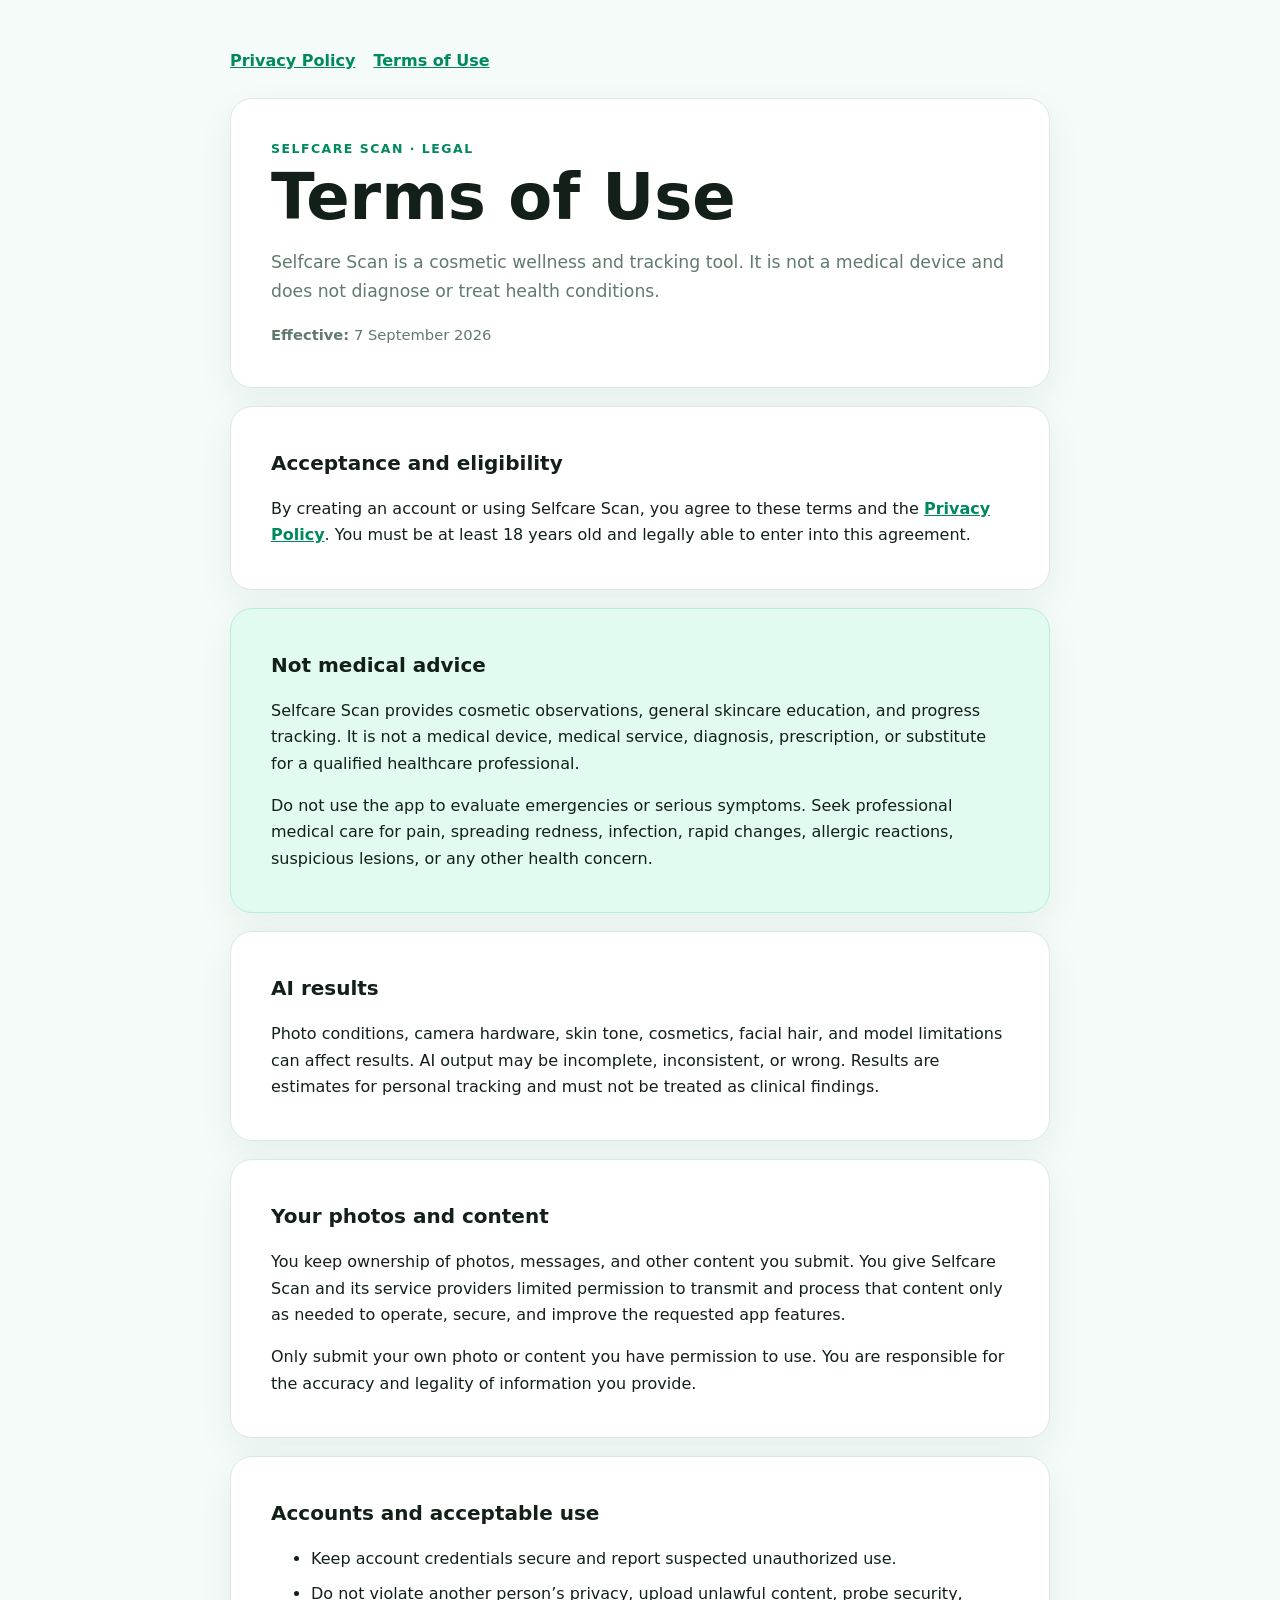
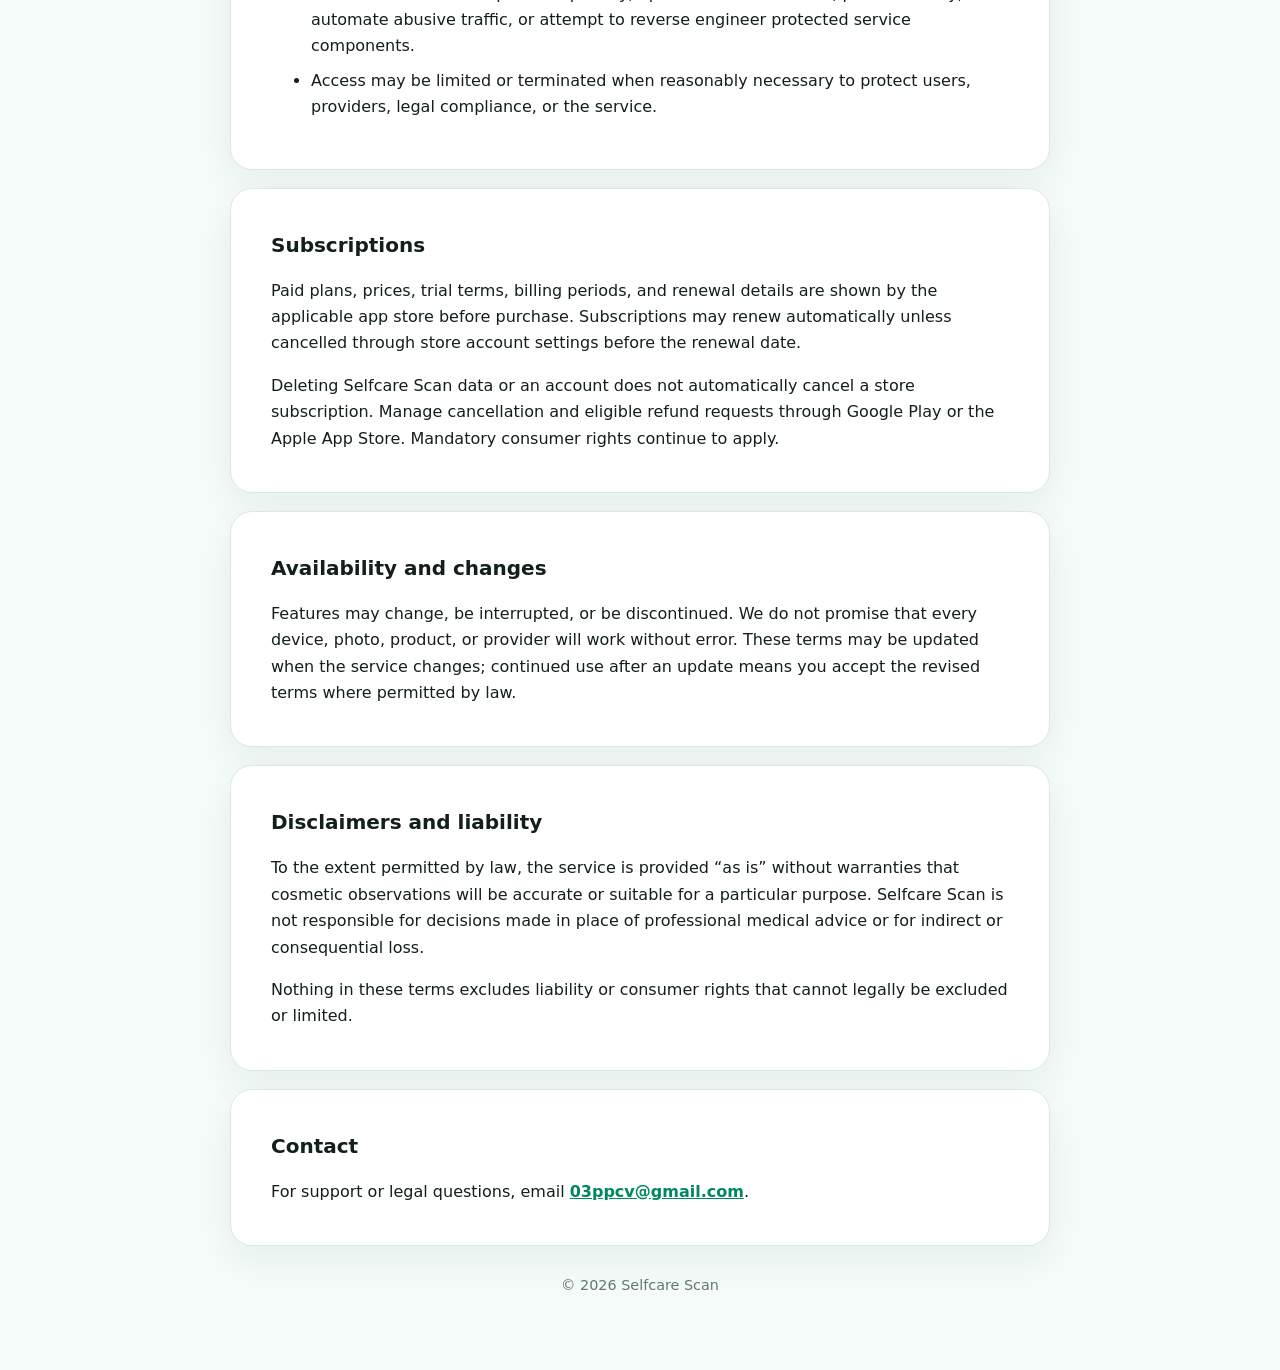
==== terms-of-use.html @ ba3b4f9b "add privacy and terms" ====
<!doctype html>
<html lang="en">
<head>
  <meta charset="utf-8">
  <meta name="viewport" content="width=device-width, initial-scale=1">
  <meta name="description" content="Terms of Use for the Selfcare Scan mobile app.">
  <title>Terms of Use | Selfcare Scan</title>
  <style>
    :root {
      color-scheme: light;
      --ink: #122019;
      --muted: #607a6e;
      --green: #00885f;
      --mint: #e2fbf1;
      --line: #dbe9e3;
      --page: #f4fbf8;
      --card: #ffffff;
    }
    * { box-sizing: border-box; }
    body { margin: 0; background: var(--page); color: var(--ink); font: 16px/1.65 system-ui, -apple-system, BlinkMacSystemFont, "Segoe UI", sans-serif; }
    main { width: min(820px, calc(100% - 32px)); margin: 0 auto; padding: 48px 0 72px; }
    header, section { background: var(--card); border: 1px solid var(--line); border-radius: 22px; padding: clamp(22px, 5vw, 40px); margin-bottom: 18px; box-shadow: 0 14px 38px rgba(20, 72, 53, .06); }
    nav { display: flex; gap: 18px; margin-bottom: 24px; }
    a { color: var(--green); font-weight: 700; }
    h1 { margin: 4px 0 8px; font-size: clamp(2.2rem, 7vw, 4rem); line-height: 1.05; }
    h2 { margin: 0 0 10px; font-size: 1.25rem; }
    p:last-child, ul:last-child { margin-bottom: 0; }
    .eyebrow { color: var(--green); font-size: .78rem; font-weight: 850; letter-spacing: .12em; text-transform: uppercase; }
    .summary { color: var(--muted); font-size: 1.08rem; }
    .notice { background: var(--mint); border-color: #bcebd8; }
    .meta { color: var(--muted); font-size: .92rem; }
    li { margin-bottom: 8px; }
    footer { color: var(--muted); text-align: center; font-size: .9rem; padding-top: 10px; }
  </style>
</head>
<body>
  <main>
    <nav aria-label="Legal pages">
      <a href="./">Privacy Policy</a>
      <a href="terms-of-use.html" aria-current="page">Terms of Use</a>
    </nav>

    <header>
      <div class="eyebrow">Selfcare Scan · Legal</div>
      <h1>Terms of Use</h1>
      <p class="summary">Selfcare Scan is a cosmetic wellness and tracking tool. It is not a medical device and does not diagnose or treat health conditions.</p>
      <p class="meta"><strong>Effective:</strong> 7 September 2026</p>
    </header>

    <section>
      <h2>Acceptance and eligibility</h2>
      <p>By creating an account or using Selfcare Scan, you agree to these terms and the <a href="./">Privacy Policy</a>. You must be at least 18 years old and legally able to enter into this agreement.</p>
    </section>

    <section class="notice">
      <h2>Not medical advice</h2>
      <p>Selfcare Scan provides cosmetic observations, general skincare education, and progress tracking. It is not a medical device, medical service, diagnosis, prescription, or substitute for a qualified healthcare professional.</p>
      <p>Do not use the app to evaluate emergencies or serious symptoms. Seek professional medical care for pain, spreading redness, infection, rapid changes, allergic reactions, suspicious lesions, or any other health concern.</p>
    </section>

    <section>
      <h2>AI results</h2>
      <p>Photo conditions, camera hardware, skin tone, cosmetics, facial hair, and model limitations can affect results. AI output may be incomplete, inconsistent, or wrong. Results are estimates for personal tracking and must not be treated as clinical findings.</p>
    </section>

    <section>
      <h2>Your photos and content</h2>
      <p>You keep ownership of photos, messages, and other content you submit. You give Selfcare Scan and its service providers limited permission to transmit and process that content only as needed to operate, secure, and improve the requested app features.</p>
      <p>Only submit your own photo or content you have permission to use. You are responsible for the accuracy and legality of information you provide.</p>
    </section>

    <section>
      <h2>Accounts and acceptable use</h2>
      <ul>
        <li>Keep account credentials secure and report suspected unauthorized use.</li>
        <li>Do not violate another person’s privacy, upload unlawful content, probe security, automate abusive traffic, or attempt to reverse engineer protected service components.</li>
        <li>Access may be limited or terminated when reasonably necessary to protect users, providers, legal compliance, or the service.</li>
      </ul>
    </section>

    <section>
      <h2>Subscriptions</h2>
      <p>Paid plans, prices, trial terms, billing periods, and renewal details are shown by the applicable app store before purchase. Subscriptions may renew automatically unless cancelled through store account settings before the renewal date.</p>
      <p>Deleting Selfcare Scan data or an account does not automatically cancel a store subscription. Manage cancellation and eligible refund requests through Google Play or the Apple App Store. Mandatory consumer rights continue to apply.</p>
    </section>

    <section>
      <h2>Availability and changes</h2>
      <p>Features may change, be interrupted, or be discontinued. We do not promise that every device, photo, product, or provider will work without error. These terms may be updated when the service changes; continued use after an update means you accept the revised terms where permitted by law.</p>
    </section>

    <section>
      <h2>Disclaimers and liability</h2>
      <p>To the extent permitted by law, the service is provided “as is” without warranties that cosmetic observations will be accurate or suitable for a particular purpose. Selfcare Scan is not responsible for decisions made in place of professional medical advice or for indirect or consequential loss.</p>
      <p>Nothing in these terms excludes liability or consumer rights that cannot legally be excluded or limited.</p>
    </section>

    <section>
      <h2>Contact</h2>
      <p>For support or legal questions, email <a href="mailto:03ppcv@gmail.com">03ppcv@gmail.com</a>.</p>
    </section>

    <footer>© 2026 Selfcare Scan</footer>
  </main>
</body>
</html>
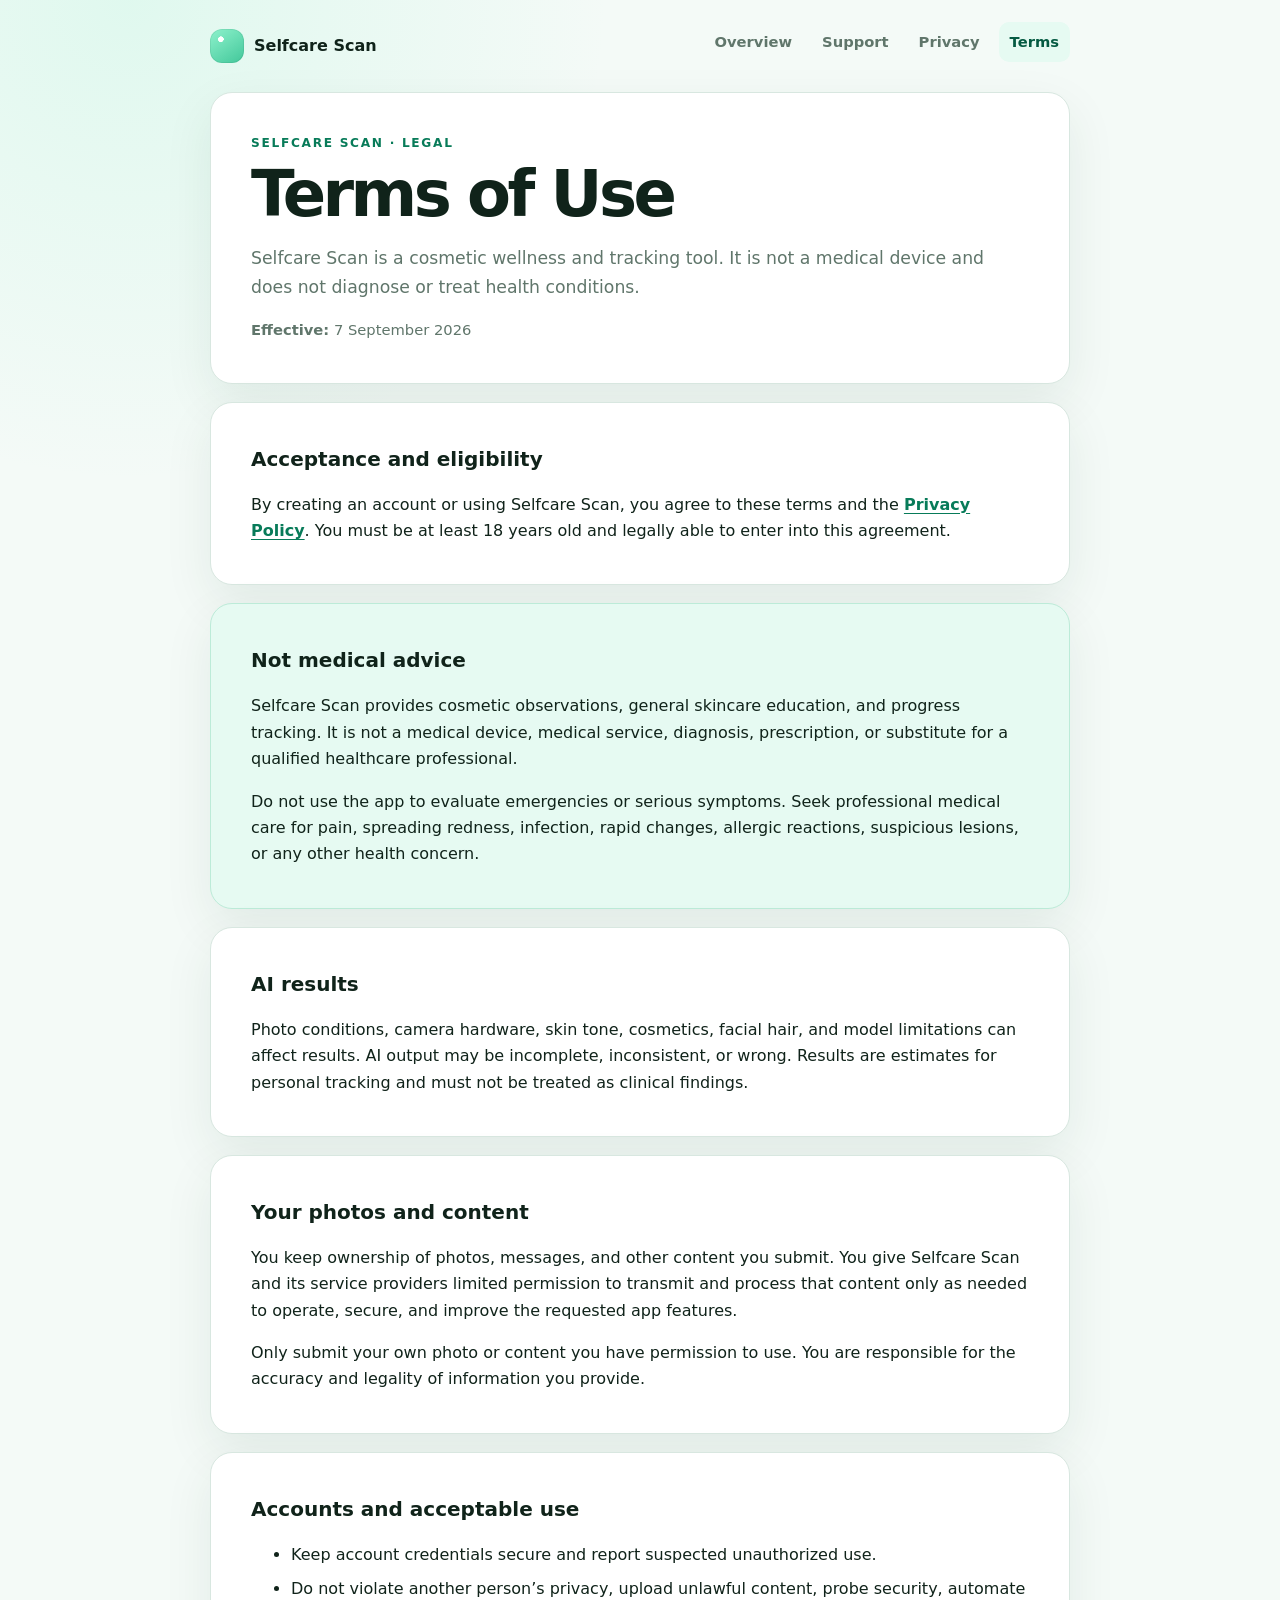
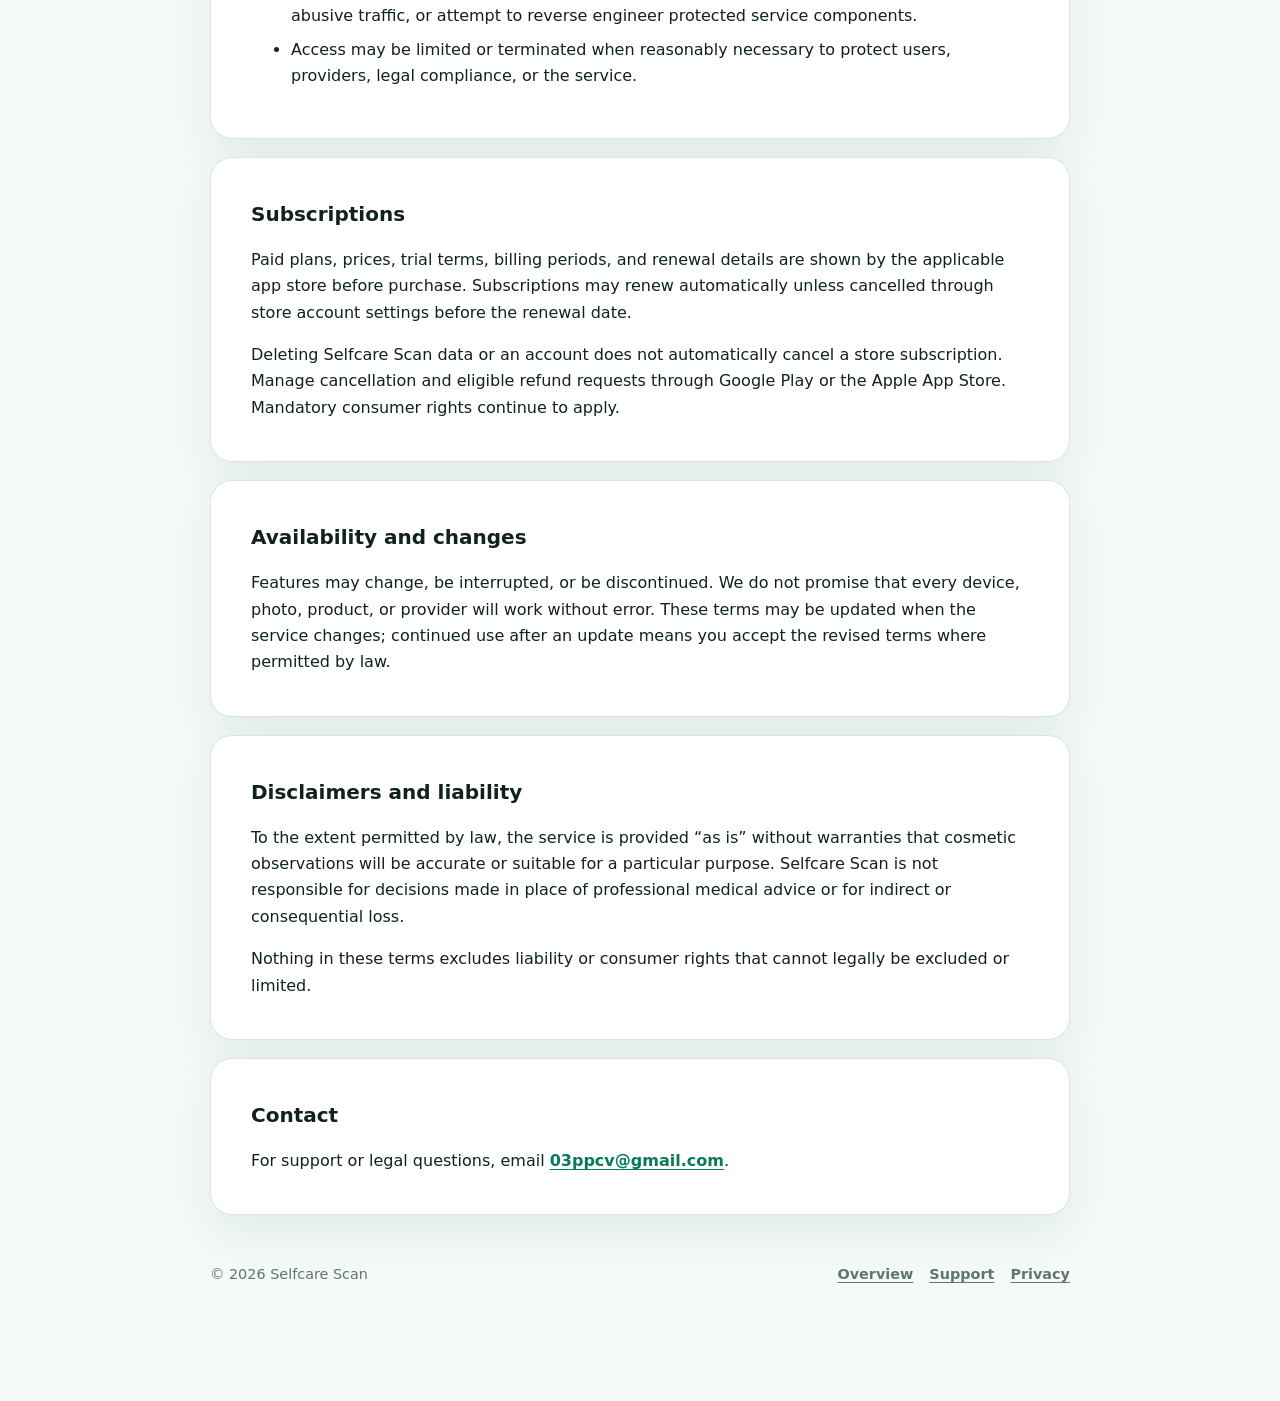
==== commit 143db4f1: "add marketing and support pages" ====
--- a/terms-of-use.html
+++ b/terms-of-use.html
@@ -4,40 +4,21 @@
   <meta charset="utf-8">
   <meta name="viewport" content="width=device-width, initial-scale=1">
   <meta name="description" content="Terms of Use for the Selfcare Scan mobile app.">
+  <meta name="theme-color" content="#06271c">
+  <link rel="canonical" href="https://pavlopro7.github.io/selfcareai-privacy/terms-of-use.html">
+  <link rel="stylesheet" href="styles.css">
   <title>Terms of Use | Selfcare Scan</title>
-  <style>
-    :root {
-      color-scheme: light;
-      --ink: #122019;
-      --muted: #607a6e;
-      --green: #00885f;
-      --mint: #e2fbf1;
-      --line: #dbe9e3;
-      --page: #f4fbf8;
-      --card: #ffffff;
-    }
-    * { box-sizing: border-box; }
-    body { margin: 0; background: var(--page); color: var(--ink); font: 16px/1.65 system-ui, -apple-system, BlinkMacSystemFont, "Segoe UI", sans-serif; }
-    main { width: min(820px, calc(100% - 32px)); margin: 0 auto; padding: 48px 0 72px; }
-    header, section { background: var(--card); border: 1px solid var(--line); border-radius: 22px; padding: clamp(22px, 5vw, 40px); margin-bottom: 18px; box-shadow: 0 14px 38px rgba(20, 72, 53, .06); }
-    nav { display: flex; gap: 18px; margin-bottom: 24px; }
-    a { color: var(--green); font-weight: 700; }
-    h1 { margin: 4px 0 8px; font-size: clamp(2.2rem, 7vw, 4rem); line-height: 1.05; }
-    h2 { margin: 0 0 10px; font-size: 1.25rem; }
-    p:last-child, ul:last-child { margin-bottom: 0; }
-    .eyebrow { color: var(--green); font-size: .78rem; font-weight: 850; letter-spacing: .12em; text-transform: uppercase; }
-    .summary { color: var(--muted); font-size: 1.08rem; }
-    .notice { background: var(--mint); border-color: #bcebd8; }
-    .meta { color: var(--muted); font-size: .92rem; }
-    li { margin-bottom: 8px; }
-    footer { color: var(--muted); text-align: center; font-size: .9rem; padding-top: 10px; }
-  </style>
 </head>
 <body>
-  <main>
-    <nav aria-label="Legal pages">
-      <a href="./">Privacy Policy</a>
-      <a href="terms-of-use.html" aria-current="page">Terms of Use</a>
+  <main class="site-shell legal-shell">
+    <nav class="site-nav" aria-label="Main navigation">
+      <a class="brand" href="app.html"><span class="brand-mark" aria-hidden="true"></span>Selfcare Scan</a>
+      <ul class="nav-links">
+        <li><a href="app.html">Overview</a></li>
+        <li><a href="support.html">Support</a></li>
+        <li><a href="./">Privacy</a></li>
+        <li><a href="terms-of-use.html" aria-current="page">Terms</a></li>
+      </ul>
     </nav>
 
     <header>
@@ -100,7 +81,14 @@
       <p>For support or legal questions, email <a href="mailto:03ppcv@gmail.com">03ppcv@gmail.com</a>.</p>
     </section>
 
-    <footer>© 2026 Selfcare Scan</footer>
+    <footer class="site-footer">
+      <span>© 2026 Selfcare Scan</span>
+      <div class="footer-links">
+        <a href="app.html">Overview</a>
+        <a href="support.html">Support</a>
+        <a href="./">Privacy</a>
+      </div>
+    </footer>
   </main>
 </body>
 </html>
--- a/styles.css
+++ b/styles.css
@@ -0,0 +1,506 @@
+:root {
+  color-scheme: light;
+  --ink: #10231a;
+  --muted: #60766b;
+  --forest: #06271c;
+  --green: #087b59;
+  --green-dark: #055a42;
+  --mint: #8ef2cc;
+  --mint-soft: #e6faf2;
+  --blush: #ffe0d3;
+  --line: #d8e7e0;
+  --page: #f4faf7;
+  --card: #ffffff;
+  --shadow: 0 18px 50px rgba(17, 59, 43, 0.08);
+}
+
+* {
+  box-sizing: border-box;
+}
+
+html {
+  scroll-behavior: smooth;
+}
+
+body {
+  margin: 0;
+  background:
+    radial-gradient(circle at 10% 0%, rgba(142, 242, 204, 0.2), transparent 30rem),
+    var(--page);
+  color: var(--ink);
+  font: 16px/1.65 system-ui, -apple-system, BlinkMacSystemFont, "Segoe UI", sans-serif;
+  -webkit-font-smoothing: antialiased;
+}
+
+a {
+  color: var(--green);
+  font-weight: 750;
+  text-underline-offset: 3px;
+}
+
+a:hover {
+  color: var(--green-dark);
+}
+
+a:focus-visible,
+button:focus-visible {
+  outline: 3px solid rgba(8, 123, 89, 0.28);
+  outline-offset: 4px;
+}
+
+.site-shell {
+  width: min(1120px, calc(100% - 32px));
+  margin: 0 auto;
+}
+
+.site-nav {
+  display: flex;
+  align-items: center;
+  justify-content: space-between;
+  gap: 24px;
+  padding: 22px 0;
+}
+
+.brand {
+  display: inline-flex;
+  align-items: center;
+  gap: 10px;
+  color: var(--ink);
+  font-size: 1rem;
+  font-weight: 900;
+  text-decoration: none;
+}
+
+.brand-mark {
+  width: 34px;
+  height: 34px;
+  border-radius: 12px;
+  background:
+    radial-gradient(circle at 32% 30%, #ffffff 0 8%, transparent 9%),
+    linear-gradient(145deg, var(--mint), #42c79a);
+  box-shadow: inset 0 0 0 1px rgba(6, 39, 28, 0.08);
+}
+
+.nav-links {
+  display: flex;
+  align-items: center;
+  gap: 8px;
+  margin: 0;
+  padding: 0;
+  list-style: none;
+}
+
+.nav-links a {
+  display: block;
+  padding: 8px 11px;
+  border-radius: 10px;
+  color: var(--muted);
+  font-size: 0.92rem;
+  font-weight: 750;
+  text-decoration: none;
+}
+
+.nav-links a:hover,
+.nav-links a[aria-current="page"] {
+  background: var(--mint-soft);
+  color: var(--green-dark);
+}
+
+.eyebrow {
+  color: var(--green);
+  font-size: 0.76rem;
+  font-weight: 900;
+  letter-spacing: 0.14em;
+  text-transform: uppercase;
+}
+
+.hero {
+  display: grid;
+  grid-template-columns: minmax(0, 1.08fr) minmax(320px, 0.92fr);
+  align-items: center;
+  gap: clamp(36px, 7vw, 84px);
+  padding: clamp(54px, 9vw, 108px) 0 88px;
+}
+
+.hero h1,
+.page-hero h1,
+.legal-shell h1 {
+  margin: 10px 0 18px;
+  font-size: clamp(2.55rem, 7vw, 5.25rem);
+  line-height: 0.98;
+  letter-spacing: -0.055em;
+}
+
+.lead {
+  max-width: 650px;
+  margin: 0;
+  color: var(--muted);
+  font-size: clamp(1.06rem, 2vw, 1.28rem);
+}
+
+.button-row {
+  display: flex;
+  flex-wrap: wrap;
+  gap: 12px;
+  margin-top: 30px;
+}
+
+.button {
+  display: inline-flex;
+  align-items: center;
+  justify-content: center;
+  min-height: 48px;
+  padding: 0 20px;
+  border: 1px solid var(--green);
+  border-radius: 999px;
+  background: var(--green);
+  color: #ffffff;
+  font-weight: 850;
+  text-decoration: none;
+}
+
+.button:hover {
+  background: var(--green-dark);
+  color: #ffffff;
+}
+
+.button.secondary {
+  border-color: var(--line);
+  background: var(--card);
+  color: var(--ink);
+}
+
+.button.secondary:hover {
+  border-color: #b8d6c9;
+  background: var(--mint-soft);
+}
+
+.report-preview {
+  position: relative;
+  overflow: hidden;
+  padding: 24px;
+  border: 1px solid rgba(142, 242, 204, 0.26);
+  border-radius: 30px;
+  background: var(--forest);
+  color: #ffffff;
+  box-shadow: 0 30px 70px rgba(6, 39, 28, 0.2);
+}
+
+.report-preview::before {
+  position: absolute;
+  inset: -35% auto auto -15%;
+  width: 260px;
+  height: 260px;
+  border-radius: 50%;
+  background: rgba(142, 242, 204, 0.12);
+  content: "";
+}
+
+.preview-label {
+  position: relative;
+  color: #a9c8bb;
+  font-size: 0.72rem;
+  font-weight: 850;
+  letter-spacing: 0.1em;
+  text-transform: uppercase;
+}
+
+.score-row {
+  position: relative;
+  display: flex;
+  align-items: flex-end;
+  justify-content: space-between;
+  gap: 24px;
+  margin: 28px 0 24px;
+}
+
+.score {
+  font-size: 4.8rem;
+  font-weight: 950;
+  line-height: 0.8;
+  letter-spacing: -0.06em;
+}
+
+.score small {
+  color: #a9c8bb;
+  font-size: 0.95rem;
+  letter-spacing: 0;
+}
+
+.change-pill {
+  padding: 7px 11px;
+  border-radius: 999px;
+  background: rgba(142, 242, 204, 0.14);
+  color: var(--mint);
+  font-size: 0.85rem;
+  font-weight: 850;
+}
+
+.metric-grid {
+  position: relative;
+  display: grid;
+  grid-template-columns: repeat(2, minmax(0, 1fr));
+  gap: 10px;
+}
+
+.metric {
+  padding: 14px;
+  border: 1px solid rgba(255, 255, 255, 0.09);
+  border-radius: 16px;
+  background: rgba(255, 255, 255, 0.055);
+}
+
+.metric span {
+  display: block;
+  color: #a9c8bb;
+  font-size: 0.75rem;
+}
+
+.metric strong {
+  font-size: 1.02rem;
+}
+
+.section {
+  padding: 34px 0 88px;
+}
+
+.section-heading {
+  max-width: 700px;
+  margin-bottom: 30px;
+}
+
+.section-heading h2 {
+  margin: 8px 0 10px;
+  font-size: clamp(2rem, 4vw, 3.2rem);
+  line-height: 1.05;
+  letter-spacing: -0.04em;
+}
+
+.section-heading p {
+  margin: 0;
+  color: var(--muted);
+}
+
+.feature-grid,
+.support-grid {
+  display: grid;
+  grid-template-columns: repeat(2, minmax(0, 1fr));
+  gap: 16px;
+}
+
+.feature-card,
+.support-card,
+.legal-shell > header,
+.legal-shell > section {
+  border: 1px solid var(--line);
+  border-radius: 22px;
+  background: var(--card);
+  box-shadow: var(--shadow);
+}
+
+.feature-card,
+.support-card {
+  padding: 26px;
+}
+
+.feature-index {
+  display: inline-flex;
+  align-items: center;
+  justify-content: center;
+  width: 34px;
+  height: 34px;
+  margin-bottom: 20px;
+  border-radius: 11px;
+  background: var(--mint-soft);
+  color: var(--green-dark);
+  font-size: 0.8rem;
+  font-weight: 900;
+}
+
+.feature-card h3,
+.support-card h2 {
+  margin: 0 0 8px;
+  font-size: 1.16rem;
+}
+
+.feature-card p,
+.support-card p {
+  margin: 0;
+  color: var(--muted);
+}
+
+.trust-panel {
+  display: grid;
+  grid-template-columns: 1fr 1fr;
+  gap: 28px;
+  padding: clamp(28px, 5vw, 48px);
+  border-radius: 28px;
+  background: var(--forest);
+  color: #ffffff;
+}
+
+.trust-panel h2 {
+  margin: 8px 0 0;
+  font-size: clamp(1.8rem, 4vw, 3rem);
+  line-height: 1.08;
+  letter-spacing: -0.04em;
+}
+
+.trust-panel p,
+.trust-panel li {
+  color: #c2d8ce;
+}
+
+.trust-panel ul {
+  margin: 0;
+  padding-left: 20px;
+}
+
+.trust-panel li + li {
+  margin-top: 10px;
+}
+
+.page-hero {
+  padding: 56px 0 44px;
+}
+
+.page-hero h1 {
+  max-width: 760px;
+  font-size: clamp(2.5rem, 7vw, 4.8rem);
+}
+
+.contact-card {
+  display: flex;
+  align-items: center;
+  justify-content: space-between;
+  gap: 24px;
+  margin-bottom: 18px;
+  padding: clamp(24px, 5vw, 38px);
+  border: 1px solid #bcebd8;
+  border-radius: 24px;
+  background: var(--mint-soft);
+}
+
+.contact-card h2,
+.contact-card p {
+  margin: 0;
+}
+
+.contact-card p {
+  color: var(--muted);
+}
+
+.support-card ol,
+.support-card ul {
+  margin-bottom: 0;
+  padding-left: 20px;
+  color: var(--muted);
+}
+
+.legal-shell {
+  max-width: 860px;
+  padding-bottom: 72px;
+}
+
+.legal-shell > header,
+.legal-shell > section {
+  padding: clamp(22px, 5vw, 40px);
+  margin-bottom: 18px;
+}
+
+.legal-shell h1 {
+  font-size: clamp(2.35rem, 7vw, 4rem);
+}
+
+.legal-shell h2 {
+  margin: 0 0 10px;
+  font-size: 1.25rem;
+}
+
+.legal-shell p:last-child,
+.legal-shell ul:last-child {
+  margin-bottom: 0;
+}
+
+.legal-shell li {
+  margin-bottom: 8px;
+}
+
+.summary {
+  color: var(--muted);
+  font-size: 1.08rem;
+}
+
+.notice {
+  border-color: #bcebd8 !important;
+  background: var(--mint-soft) !important;
+}
+
+.meta {
+  color: var(--muted);
+  font-size: 0.92rem;
+}
+
+.site-footer {
+  display: flex;
+  align-items: center;
+  justify-content: space-between;
+  gap: 20px;
+  padding: 30px 0 42px;
+  color: var(--muted);
+  font-size: 0.9rem;
+}
+
+.footer-links {
+  display: flex;
+  flex-wrap: wrap;
+  gap: 16px;
+}
+
+.site-footer a {
+  color: var(--muted);
+}
+
+@media (max-width: 760px) {
+  .site-nav {
+    align-items: flex-start;
+    flex-direction: column;
+    gap: 14px;
+  }
+
+  .nav-links {
+    width: 100%;
+    overflow-x: auto;
+    padding-bottom: 4px;
+  }
+
+  .nav-links a {
+    white-space: nowrap;
+  }
+
+  .hero,
+  .trust-panel {
+    grid-template-columns: 1fr;
+  }
+
+  .hero {
+    padding-top: 36px;
+  }
+
+  .feature-grid,
+  .support-grid {
+    grid-template-columns: 1fr;
+  }
+
+  .contact-card,
+  .site-footer {
+    align-items: flex-start;
+    flex-direction: column;
+  }
+}
+
+@media (prefers-reduced-motion: reduce) {
+  html {
+    scroll-behavior: auto;
+  }
+}
